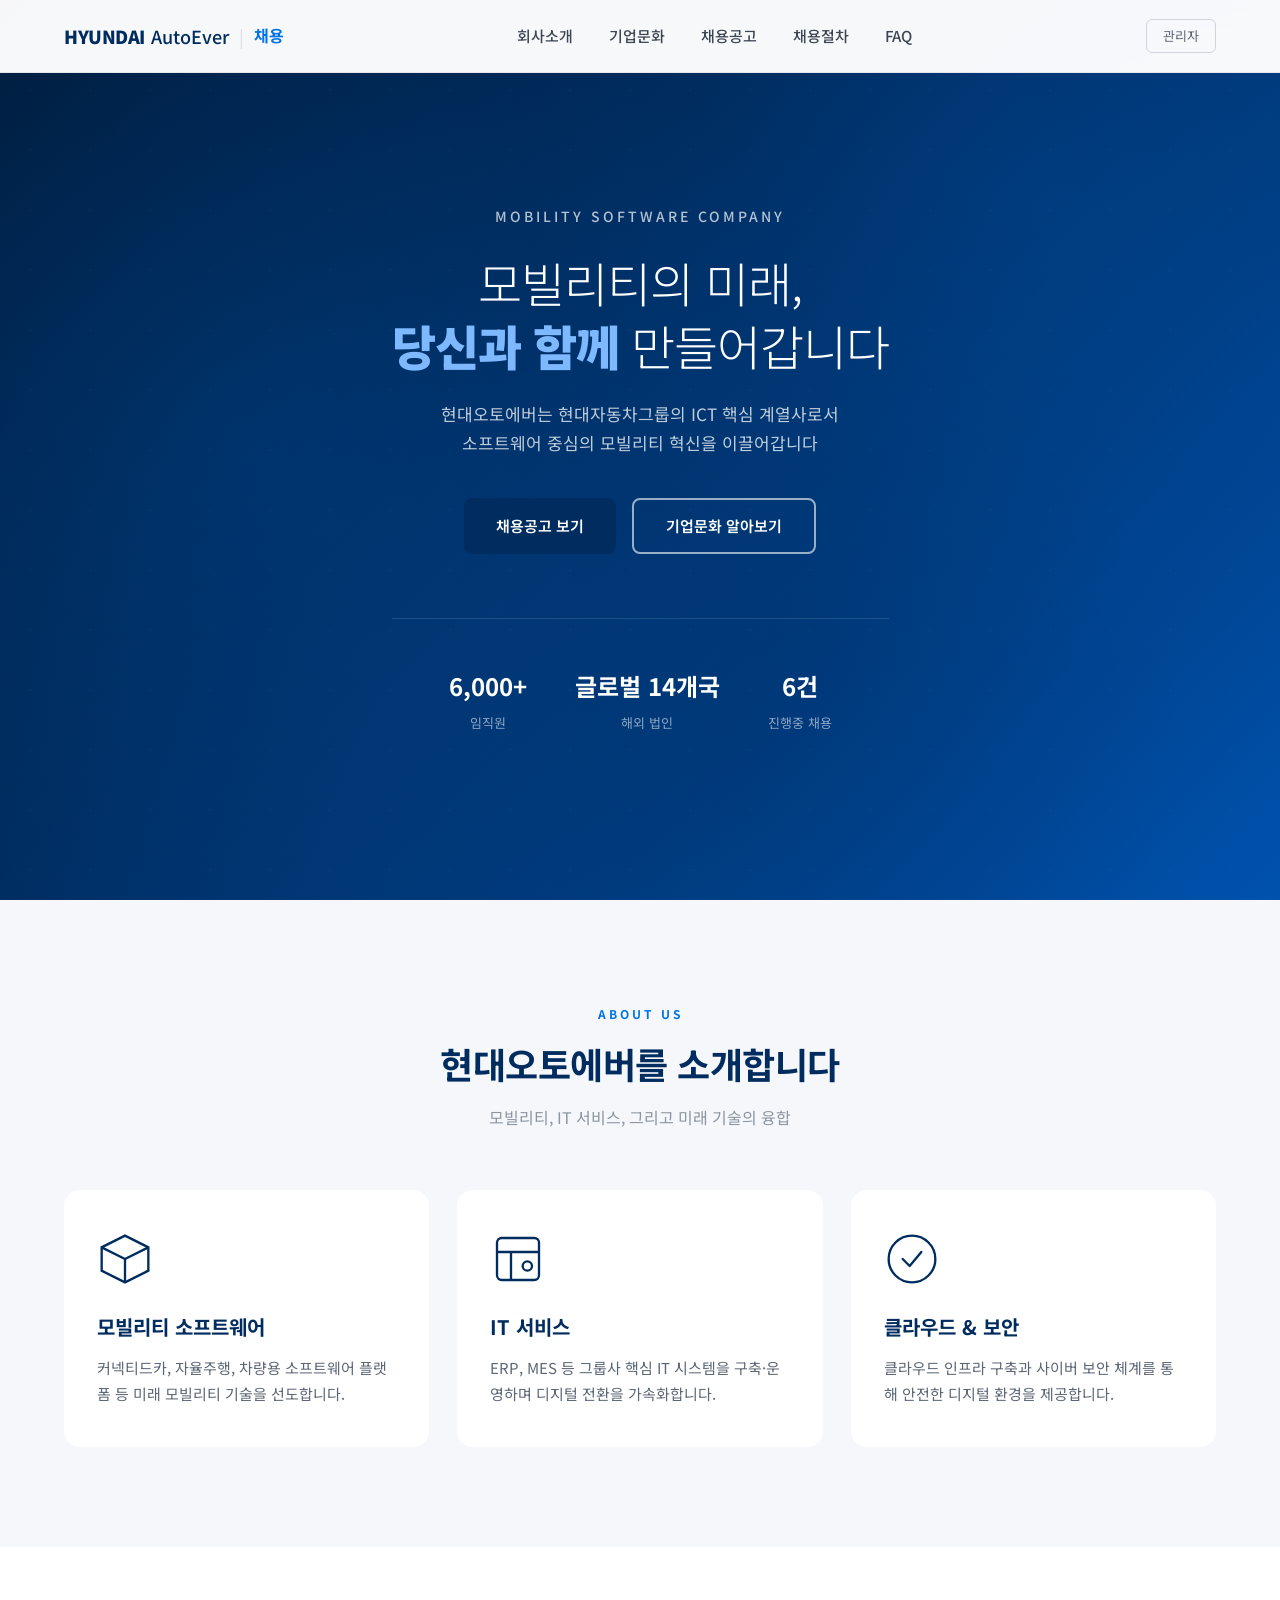
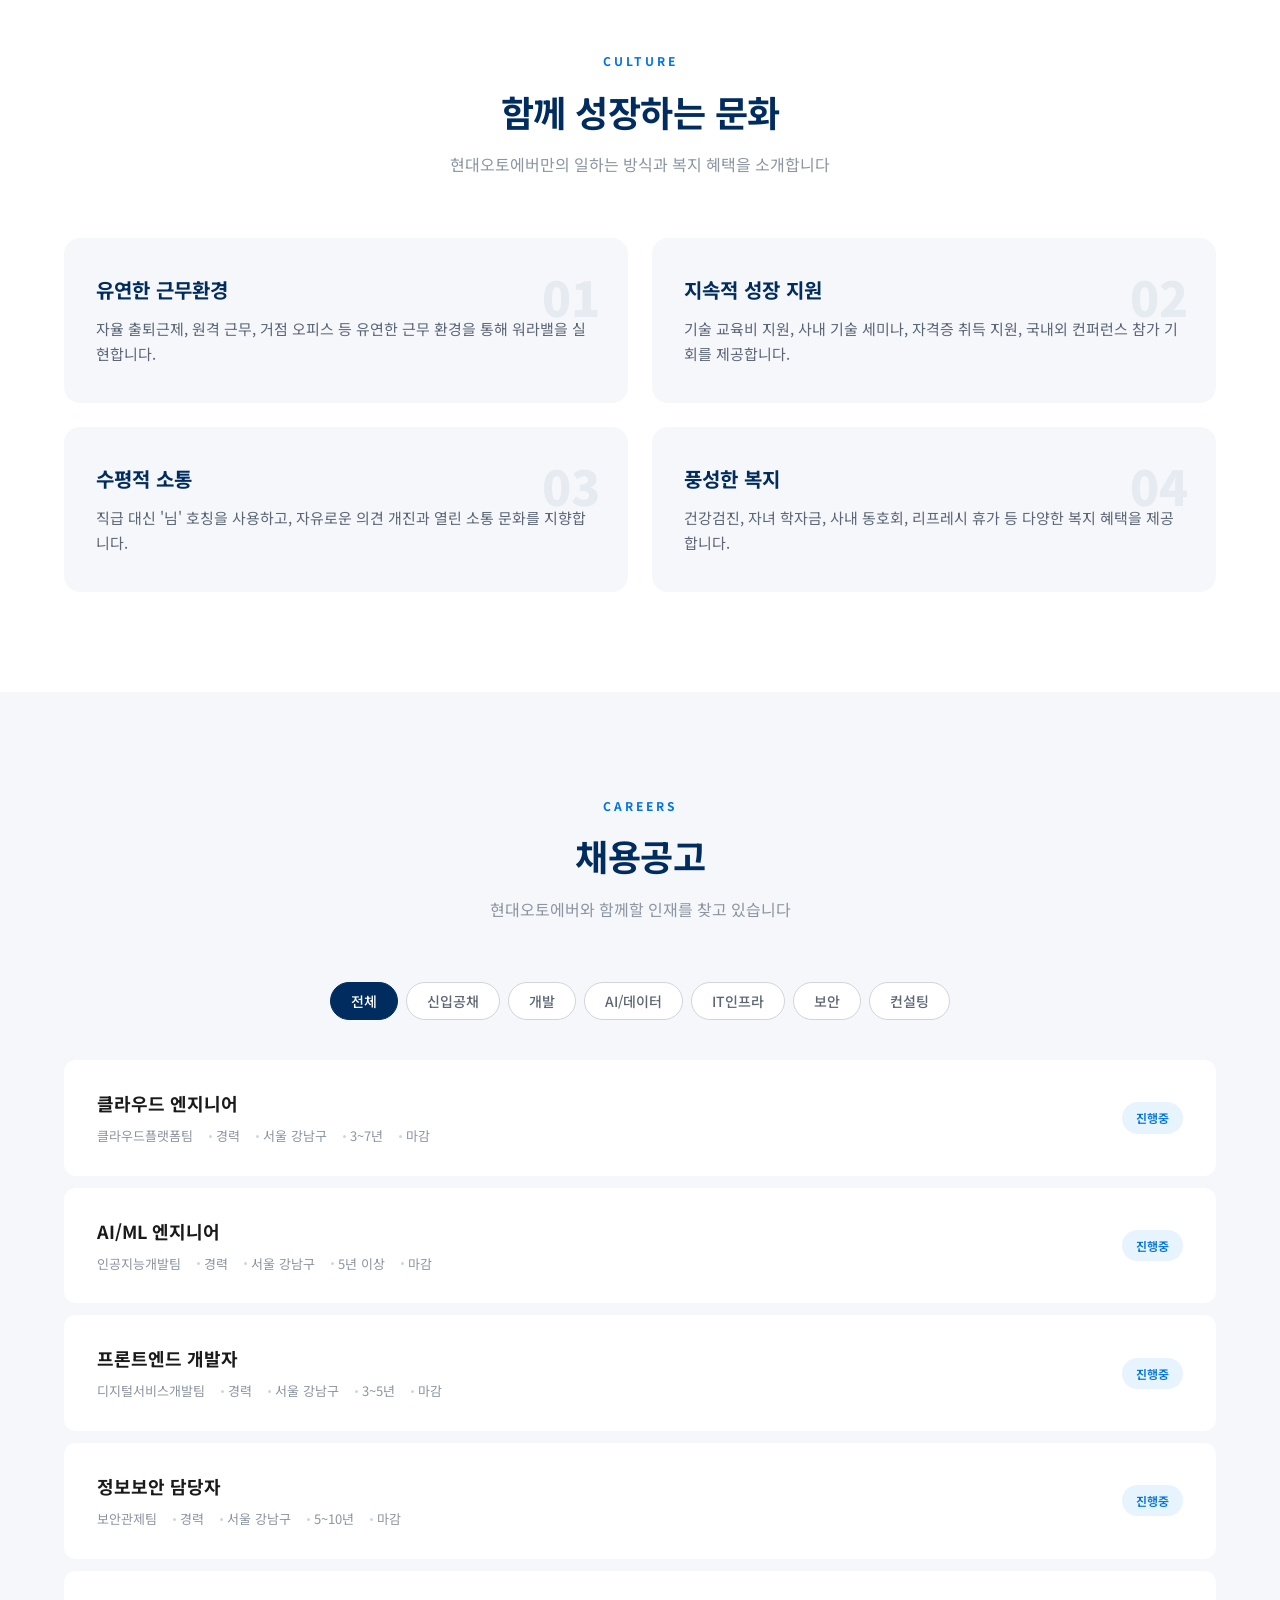
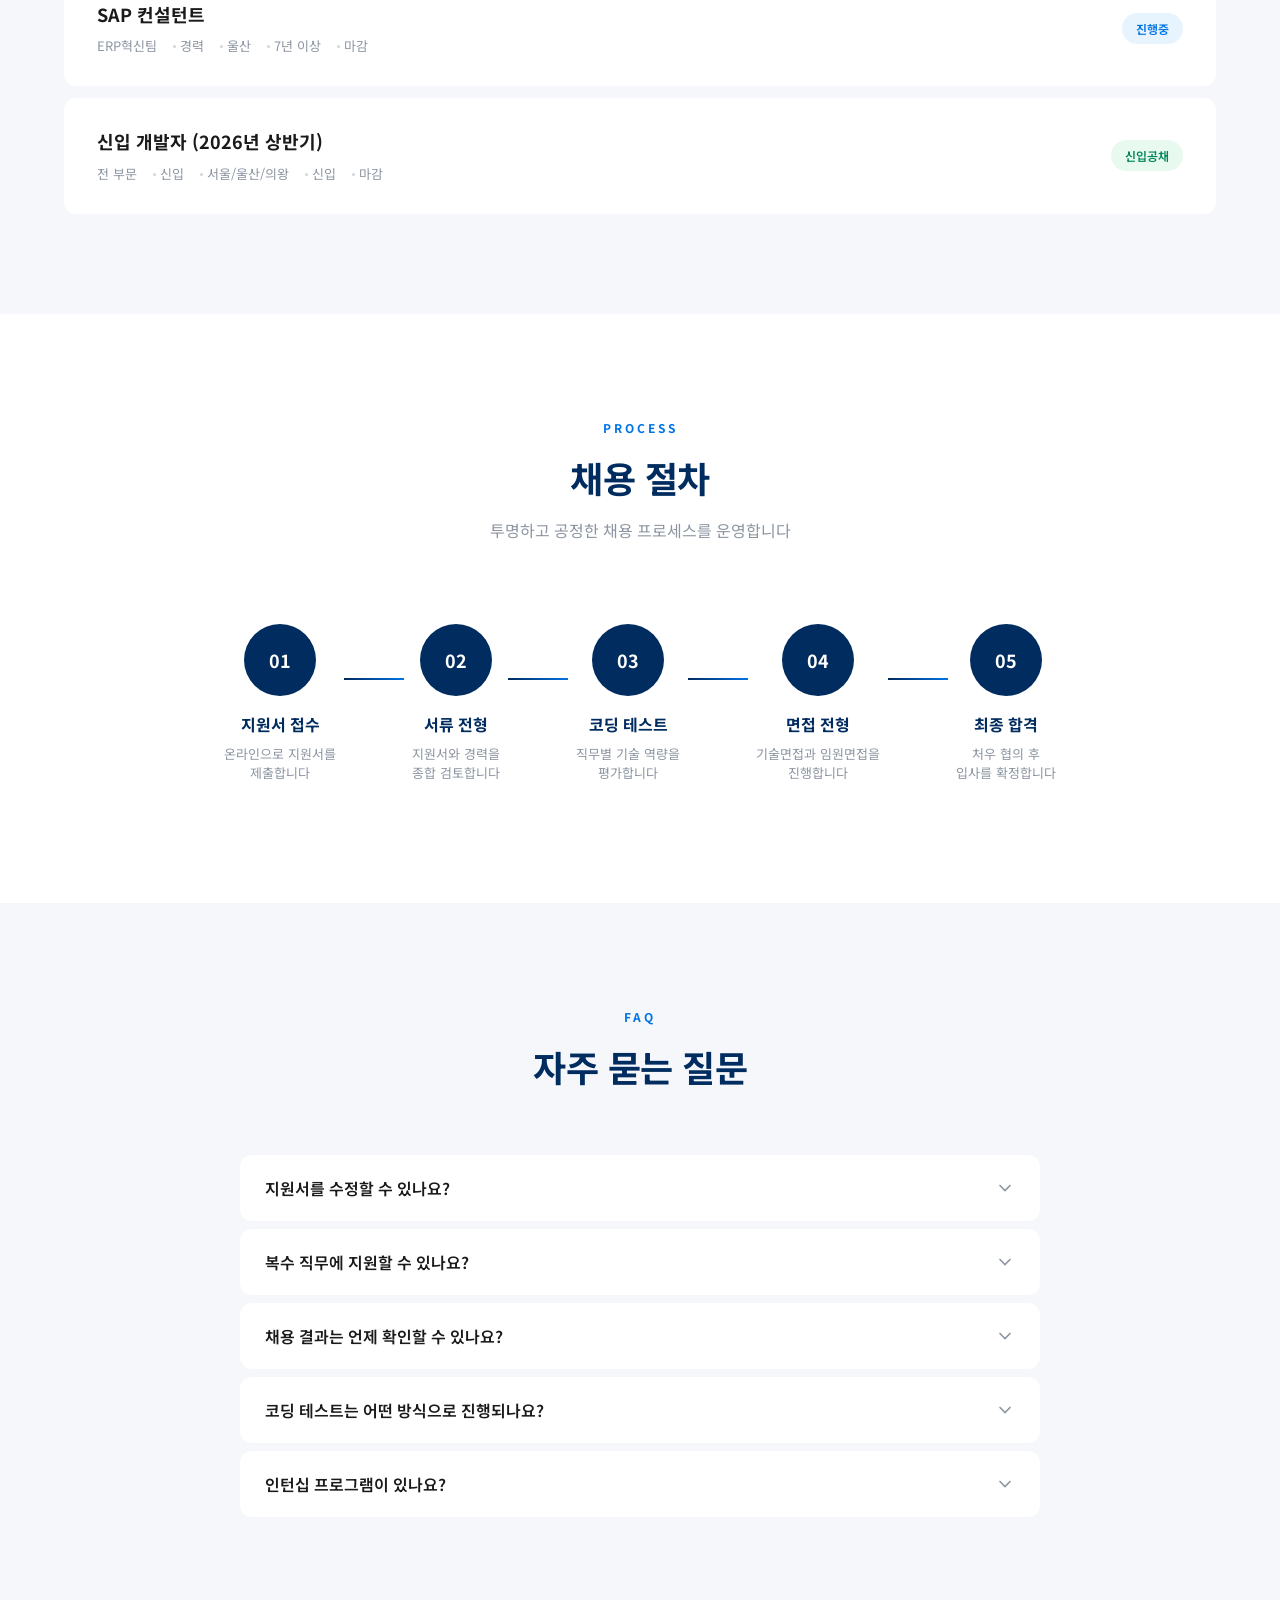
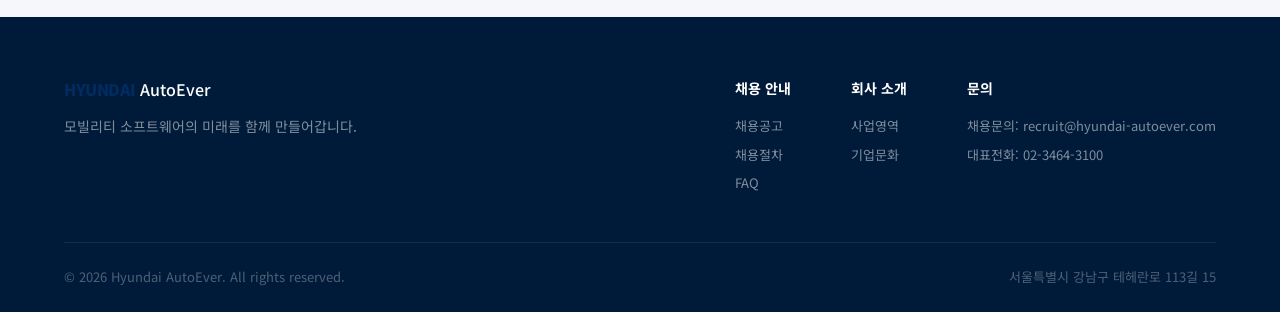
==== index.html @ d71ab2a0 "feat: 현대오토에버 톤앤매너 기반 채용 홈페이지 및 관리자 페이지 구현 현대오토에버 브랜드 컬러(네이비 #002C5F, 블루 #0073E6)와 클린/모던 기업 디자인을 기반으로" ====
<!DOCTYPE html>
<html lang="ko">
<head>
  <meta charset="UTF-8">
  <meta name="viewport" content="width=device-width, initial-scale=1.0">
  <title>현대오토에버 채용</title>
  <link rel="stylesheet" href="css/style.css">
  <link href="https://fonts.googleapis.com/css2?family=Noto+Sans+KR:wght@300;400;500;700;900&display=swap" rel="stylesheet">
</head>
<body>
  <!-- Header -->
  <header class="header" id="header">
    <div class="header-inner">
      <a href="index.html" class="logo">
        <span class="logo-hyundai">HYUNDAI</span>
        <span class="logo-autoever">AutoEver</span>
        <span class="logo-divider">|</span>
        <span class="logo-careers">채용</span>
      </a>
      <nav class="nav">
        <ul class="nav-list">
          <li><a href="#about" class="nav-link">회사소개</a></li>
          <li><a href="#culture" class="nav-link">기업문화</a></li>
          <li><a href="#jobs" class="nav-link">채용공고</a></li>
          <li><a href="#process" class="nav-link">채용절차</a></li>
          <li><a href="#faq" class="nav-link">FAQ</a></li>
        </ul>
      </nav>
      <div class="header-actions">
        <a href="admin.html" class="btn-admin">관리자</a>
        <button class="mobile-menu-btn" id="mobileMenuBtn" aria-label="메뉴 열기">
          <span></span><span></span><span></span>
        </button>
      </div>
    </div>
    <!-- Mobile Nav -->
    <div class="mobile-nav" id="mobileNav">
      <ul>
        <li><a href="#about">회사소개</a></li>
        <li><a href="#culture">기업문화</a></li>
        <li><a href="#jobs">채용공고</a></li>
        <li><a href="#process">채용절차</a></li>
        <li><a href="#faq">FAQ</a></li>
      </ul>
    </div>
  </header>

  <!-- Hero Section -->
  <section class="hero">
    <div class="hero-bg"></div>
    <div class="hero-content">
      <p class="hero-subtitle">Mobility Software Company</p>
      <h1 class="hero-title">
        모빌리티의 미래,<br>
        <strong>당신과 함께</strong> 만들어갑니다
      </h1>
      <p class="hero-desc">
        현대오토에버는 현대자동차그룹의 ICT 핵심 계열사로서<br>
        소프트웨어 중심의 모빌리티 혁신을 이끌어갑니다
      </p>
      <div class="hero-actions">
        <a href="#jobs" class="btn btn-primary">채용공고 보기</a>
        <a href="#culture" class="btn btn-outline">기업문화 알아보기</a>
      </div>
      <div class="hero-stats">
        <div class="stat-item">
          <span class="stat-number" data-count="6000">6,000+</span>
          <span class="stat-label">임직원</span>
        </div>
        <div class="stat-item">
          <span class="stat-number">글로벌 14개국</span>
          <span class="stat-label">해외 법인</span>
        </div>
        <div class="stat-item">
          <span class="stat-number" data-count="6">6건</span>
          <span class="stat-label">진행중 채용</span>
        </div>
      </div>
    </div>
  </section>

  <!-- About Section -->
  <section class="section section-about" id="about">
    <div class="container">
      <div class="section-header">
        <span class="section-tag">ABOUT US</span>
        <h2 class="section-title">현대오토에버를 소개합니다</h2>
        <p class="section-desc">모빌리티, IT 서비스, 그리고 미래 기술의 융합</p>
      </div>
      <div class="about-grid">
        <div class="about-card">
          <div class="about-icon">
            <svg viewBox="0 0 48 48" fill="none"><path d="M24 4L4 14v20l20 10 20-10V14L24 4z" stroke="currentColor" stroke-width="2"/><path d="M4 14l20 10m0 0l20-10M24 24v20" stroke="currentColor" stroke-width="2"/></svg>
          </div>
          <h3>모빌리티 소프트웨어</h3>
          <p>커넥티드카, 자율주행, 차량용 소프트웨어 플랫폼 등 미래 모빌리티 기술을 선도합니다.</p>
        </div>
        <div class="about-card">
          <div class="about-icon">
            <svg viewBox="0 0 48 48" fill="none"><rect x="6" y="6" width="36" height="36" rx="4" stroke="currentColor" stroke-width="2"/><path d="M6 18h36M18 18v24" stroke="currentColor" stroke-width="2"/><circle cx="32" cy="30" r="4" stroke="currentColor" stroke-width="2"/></svg>
          </div>
          <h3>IT 서비스</h3>
          <p>ERP, MES 등 그룹사 핵심 IT 시스템을 구축·운영하며 디지털 전환을 가속화합니다.</p>
        </div>
        <div class="about-card">
          <div class="about-icon">
            <svg viewBox="0 0 48 48" fill="none"><path d="M24 4a20 20 0 110 40 20 20 0 010-40z" stroke="currentColor" stroke-width="2"/><path d="M16 24l6 6 10-12" stroke="currentColor" stroke-width="2" stroke-linecap="round" stroke-linejoin="round"/></svg>
          </div>
          <h3>클라우드 & 보안</h3>
          <p>클라우드 인프라 구축과 사이버 보안 체계를 통해 안전한 디지털 환경을 제공합니다.</p>
        </div>
      </div>
    </div>
  </section>

  <!-- Culture Section -->
  <section class="section section-culture" id="culture">
    <div class="container">
      <div class="section-header">
        <span class="section-tag">CULTURE</span>
        <h2 class="section-title">함께 성장하는 문화</h2>
        <p class="section-desc">현대오토에버만의 일하는 방식과 복지 혜택을 소개합니다</p>
      </div>
      <div class="culture-grid">
        <div class="culture-card">
          <div class="culture-number">01</div>
          <h3>유연한 근무환경</h3>
          <p>자율 출퇴근제, 원격 근무, 거점 오피스 등 유연한 근무 환경을 통해 워라밸을 실현합니다.</p>
        </div>
        <div class="culture-card">
          <div class="culture-number">02</div>
          <h3>지속적 성장 지원</h3>
          <p>기술 교육비 지원, 사내 기술 세미나, 자격증 취득 지원, 국내외 컨퍼런스 참가 기회를 제공합니다.</p>
        </div>
        <div class="culture-card">
          <div class="culture-number">03</div>
          <h3>수평적 소통</h3>
          <p>직급 대신 '님' 호칭을 사용하고, 자유로운 의견 개진과 열린 소통 문화를 지향합니다.</p>
        </div>
        <div class="culture-card">
          <div class="culture-number">04</div>
          <h3>풍성한 복지</h3>
          <p>건강검진, 자녀 학자금, 사내 동호회, 리프레시 휴가 등 다양한 복지 혜택을 제공합니다.</p>
        </div>
      </div>
    </div>
  </section>

  <!-- Jobs Section -->
  <section class="section section-jobs" id="jobs">
    <div class="container">
      <div class="section-header">
        <span class="section-tag">CAREERS</span>
        <h2 class="section-title">채용공고</h2>
        <p class="section-desc">현대오토에버와 함께할 인재를 찾고 있습니다</p>
      </div>
      <div class="jobs-filter">
        <button class="filter-btn active" data-filter="all">전체</button>
        <button class="filter-btn" data-filter="신입공채">신입공채</button>
        <button class="filter-btn" data-filter="개발">개발</button>
        <button class="filter-btn" data-filter="AI/데이터">AI/데이터</button>
        <button class="filter-btn" data-filter="IT인프라">IT인프라</button>
        <button class="filter-btn" data-filter="보안">보안</button>
        <button class="filter-btn" data-filter="컨설팅">컨설팅</button>
      </div>
      <div class="jobs-list" id="jobsList">
        <!-- Dynamically populated -->
      </div>
    </div>
  </section>

  <!-- Process Section -->
  <section class="section section-process" id="process">
    <div class="container">
      <div class="section-header">
        <span class="section-tag">PROCESS</span>
        <h2 class="section-title">채용 절차</h2>
        <p class="section-desc">투명하고 공정한 채용 프로세스를 운영합니다</p>
      </div>
      <div class="process-timeline">
        <div class="process-step">
          <div class="step-icon">
            <span>01</span>
          </div>
          <h3>지원서 접수</h3>
          <p>온라인으로 지원서를<br>제출합니다</p>
        </div>
        <div class="process-connector"></div>
        <div class="process-step">
          <div class="step-icon">
            <span>02</span>
          </div>
          <h3>서류 전형</h3>
          <p>지원서와 경력을<br>종합 검토합니다</p>
        </div>
        <div class="process-connector"></div>
        <div class="process-step">
          <div class="step-icon">
            <span>03</span>
          </div>
          <h3>코딩 테스트</h3>
          <p>직무별 기술 역량을<br>평가합니다</p>
        </div>
        <div class="process-connector"></div>
        <div class="process-step">
          <div class="step-icon">
            <span>04</span>
          </div>
          <h3>면접 전형</h3>
          <p>기술면접과 임원면접을<br>진행합니다</p>
        </div>
        <div class="process-connector"></div>
        <div class="process-step">
          <div class="step-icon">
            <span>05</span>
          </div>
          <h3>최종 합격</h3>
          <p>처우 협의 후<br>입사를 확정합니다</p>
        </div>
      </div>
    </div>
  </section>

  <!-- FAQ Section -->
  <section class="section section-faq" id="faq">
    <div class="container">
      <div class="section-header">
        <span class="section-tag">FAQ</span>
        <h2 class="section-title">자주 묻는 질문</h2>
      </div>
      <div class="faq-list">
        <div class="faq-item">
          <button class="faq-question">
            <span>지원서를 수정할 수 있나요?</span>
            <svg class="faq-arrow" viewBox="0 0 24 24" fill="none"><path d="M6 9l6 6 6-6" stroke="currentColor" stroke-width="2" stroke-linecap="round"/></svg>
          </button>
          <div class="faq-answer">
            <p>채용 마감일 전까지 지원서 수정이 가능합니다. 마이페이지에서 지원 현황을 확인하고 수정하실 수 있습니다.</p>
          </div>
        </div>
        <div class="faq-item">
          <button class="faq-question">
            <span>복수 직무에 지원할 수 있나요?</span>
            <svg class="faq-arrow" viewBox="0 0 24 24" fill="none"><path d="M6 9l6 6 6-6" stroke="currentColor" stroke-width="2" stroke-linecap="round"/></svg>
          </button>
          <div class="faq-answer">
            <p>네, 복수 직무 지원이 가능합니다. 다만 면접 일정이 겹칠 경우 1개 직무만 선택하셔야 합니다.</p>
          </div>
        </div>
        <div class="faq-item">
          <button class="faq-question">
            <span>채용 결과는 언제 확인할 수 있나요?</span>
            <svg class="faq-arrow" viewBox="0 0 24 24" fill="none"><path d="M6 9l6 6 6-6" stroke="currentColor" stroke-width="2" stroke-linecap="round"/></svg>
          </button>
          <div class="faq-answer">
            <p>각 전형별 결과는 해당 전형 종료 후 2주 이내에 이메일과 문자로 안내드립니다. 마이페이지에서도 확인 가능합니다.</p>
          </div>
        </div>
        <div class="faq-item">
          <button class="faq-question">
            <span>코딩 테스트는 어떤 방식으로 진행되나요?</span>
            <svg class="faq-arrow" viewBox="0 0 24 24" fill="none"><path d="M6 9l6 6 6-6" stroke="currentColor" stroke-width="2" stroke-linecap="round"/></svg>
          </button>
          <div class="faq-answer">
            <p>온라인 코딩 테스트로 진행되며, 알고리즘 문제 풀이 방식입니다. 사용 가능 언어는 Java, Python, C++, JavaScript 등입니다. 시험 시간은 약 2~3시간이며, 자세한 안내는 서류 합격 시 별도 공지됩니다.</p>
          </div>
        </div>
        <div class="faq-item">
          <button class="faq-question">
            <span>인턴십 프로그램이 있나요?</span>
            <svg class="faq-arrow" viewBox="0 0 24 24" fill="none"><path d="M6 9l6 6 6-6" stroke="currentColor" stroke-width="2" stroke-linecap="round"/></svg>
          </button>
          <div class="faq-answer">
            <p>매년 하계/동계 인턴십 프로그램을 운영하고 있습니다. 인턴십 종료 후 우수 인턴에게는 정규직 전환 기회가 주어집니다. 모집 일정은 별도 공지를 확인해주세요.</p>
          </div>
        </div>
      </div>
    </div>
  </section>

  <!-- Job Detail Modal -->
  <div class="modal-overlay" id="jobModal">
    <div class="modal">
      <button class="modal-close" id="modalClose">&times;</button>
      <div class="modal-body" id="modalBody">
        <!-- Dynamically populated -->
      </div>
    </div>
  </div>

  <!-- Apply Modal -->
  <div class="modal-overlay" id="applyModal">
    <div class="modal">
      <button class="modal-close" id="applyModalClose">&times;</button>
      <div class="modal-body">
        <h2 class="modal-title">지원하기</h2>
        <p class="modal-subtitle" id="applyJobTitle"></p>
        <form class="apply-form" id="applyForm">
          <input type="hidden" id="applyJobId">
          <div class="form-group">
            <label for="applicantName">이름 *</label>
            <input type="text" id="applicantName" required placeholder="홍길동">
          </div>
          <div class="form-group">
            <label for="applicantEmail">이메일 *</label>
            <input type="email" id="applicantEmail" required placeholder="example@email.com">
          </div>
          <div class="form-group">
            <label for="applicantPhone">연락처 *</label>
            <input type="tel" id="applicantPhone" required placeholder="010-1234-5678">
          </div>
          <div class="form-group">
            <label for="applicantExperience">경력사항</label>
            <textarea id="applicantExperience" rows="3" placeholder="주요 경력사항을 입력해주세요"></textarea>
          </div>
          <div class="form-group">
            <label for="applicantMotivation">지원동기 *</label>
            <textarea id="applicantMotivation" rows="4" required placeholder="지원동기를 입력해주세요"></textarea>
          </div>
          <div class="form-actions">
            <button type="submit" class="btn btn-primary btn-full">지원서 제출</button>
          </div>
        </form>
      </div>
    </div>
  </div>

  <!-- Footer -->
  <footer class="footer">
    <div class="container">
      <div class="footer-top">
        <div class="footer-brand">
          <span class="logo-hyundai">HYUNDAI</span>
          <span class="logo-autoever">AutoEver</span>
          <p class="footer-desc">모빌리티 소프트웨어의 미래를 함께 만들어갑니다.</p>
        </div>
        <div class="footer-links">
          <div class="footer-col">
            <h4>채용 안내</h4>
            <ul>
              <li><a href="#jobs">채용공고</a></li>
              <li><a href="#process">채용절차</a></li>
              <li><a href="#faq">FAQ</a></li>
            </ul>
          </div>
          <div class="footer-col">
            <h4>회사 소개</h4>
            <ul>
              <li><a href="#about">사업영역</a></li>
              <li><a href="#culture">기업문화</a></li>
            </ul>
          </div>
          <div class="footer-col">
            <h4>문의</h4>
            <ul>
              <li>채용문의: recruit@hyundai-autoever.com</li>
              <li>대표전화: 02-3464-3100</li>
            </ul>
          </div>
        </div>
      </div>
      <div class="footer-bottom">
        <p>&copy; 2026 Hyundai AutoEver. All rights reserved.</p>
        <p>서울특별시 강남구 테헤란로 113길 15</p>
      </div>
    </div>
  </footer>

  <script src="js/main.js"></script>
</body>
</html>
---- css/style.css ----
/* ============================================
   Hyundai AutoEver Careers - Main Stylesheet
   Color Palette based on Hyundai AutoEver Brand:
   - Primary Navy: #002C5F (Hyundai Blue)
   - Dark Navy: #001B3A
   - Accent Blue: #0073E6
   - Light Blue: #E8F4FD
   - White: #FFFFFF
   - Light Gray: #F5F7FA
   - Medium Gray: #8C95A1
   - Dark Text: #1A1A1A
   ============================================ */

/* Reset & Base */
*,
*::before,
*::after {
  margin: 0;
  padding: 0;
  box-sizing: border-box;
}

html {
  scroll-behavior: smooth;
  font-size: 16px;
}

body {
  font-family: 'Noto Sans KR', -apple-system, BlinkMacSystemFont, 'Segoe UI', sans-serif;
  color: #1A1A1A;
  background: #FFFFFF;
  line-height: 1.6;
  overflow-x: hidden;
}

a {
  text-decoration: none;
  color: inherit;
  transition: color 0.2s;
}

ul {
  list-style: none;
}

img {
  max-width: 100%;
}

.container {
  max-width: 1200px;
  margin: 0 auto;
  padding: 0 24px;
}

/* ============================================
   Header
   ============================================ */
.header {
  position: fixed;
  top: 0;
  left: 0;
  right: 0;
  z-index: 1000;
  background: rgba(255, 255, 255, 0.97);
  backdrop-filter: blur(12px);
  border-bottom: 1px solid rgba(0, 44, 95, 0.08);
  transition: box-shadow 0.3s;
}

.header.scrolled {
  box-shadow: 0 2px 20px rgba(0, 44, 95, 0.08);
}

.header-inner {
  max-width: 1200px;
  margin: 0 auto;
  padding: 0 24px;
  height: 72px;
  display: flex;
  align-items: center;
  justify-content: space-between;
}

.logo {
  display: flex;
  align-items: center;
  gap: 6px;
  font-size: 18px;
  font-weight: 700;
}

.logo-hyundai {
  color: #002C5F;
  font-weight: 900;
  letter-spacing: -0.5px;
}

.logo-autoever {
  color: #002C5F;
  font-weight: 500;
}

.logo-divider {
  color: #D0D5DD;
  font-weight: 300;
  margin: 0 4px;
}

.logo-careers {
  color: #0073E6;
  font-weight: 700;
  font-size: 16px;
}

.nav-list {
  display: flex;
  gap: 36px;
}

.nav-link {
  font-size: 15px;
  font-weight: 500;
  color: #3D4654;
  position: relative;
  padding: 4px 0;
}

.nav-link::after {
  content: '';
  position: absolute;
  bottom: -2px;
  left: 0;
  width: 0;
  height: 2px;
  background: #002C5F;
  transition: width 0.3s;
}

.nav-link:hover {
  color: #002C5F;
}

.nav-link:hover::after {
  width: 100%;
}

.header-actions {
  display: flex;
  align-items: center;
  gap: 12px;
}

.btn-admin {
  font-size: 13px;
  padding: 6px 16px;
  border: 1px solid #D0D5DD;
  border-radius: 6px;
  color: #5D6676;
  transition: all 0.2s;
}

.btn-admin:hover {
  border-color: #002C5F;
  color: #002C5F;
}

.mobile-menu-btn {
  display: none;
  flex-direction: column;
  gap: 5px;
  background: none;
  border: none;
  cursor: pointer;
  padding: 4px;
}

.mobile-menu-btn span {
  width: 22px;
  height: 2px;
  background: #002C5F;
  transition: all 0.3s;
}

.mobile-nav {
  display: none;
  background: #fff;
  border-top: 1px solid #E8ECF1;
  padding: 20px 24px;
}

.mobile-nav.active {
  display: block;
}

.mobile-nav ul {
  display: flex;
  flex-direction: column;
  gap: 16px;
}

.mobile-nav a {
  font-size: 16px;
  font-weight: 500;
  color: #3D4654;
}

/* ============================================
   Buttons
   ============================================ */
.btn {
  display: inline-flex;
  align-items: center;
  justify-content: center;
  padding: 14px 32px;
  font-size: 15px;
  font-weight: 600;
  border-radius: 8px;
  border: none;
  cursor: pointer;
  transition: all 0.25s;
  font-family: inherit;
}

.btn-primary {
  background: #002C5F;
  color: #fff;
}

.btn-primary:hover {
  background: #003d82;
  transform: translateY(-1px);
  box-shadow: 0 4px 16px rgba(0, 44, 95, 0.25);
}

.btn-outline {
  background: transparent;
  color: #fff;
  border: 2px solid rgba(255, 255, 255, 0.6);
}

.btn-outline:hover {
  background: rgba(255, 255, 255, 0.1);
  border-color: #fff;
}

.btn-secondary {
  background: #E8F4FD;
  color: #002C5F;
}

.btn-secondary:hover {
  background: #d0e9fa;
}

.btn-full {
  width: 100%;
}

.btn-sm {
  padding: 10px 20px;
  font-size: 14px;
}

/* ============================================
   Hero Section
   ============================================ */
.hero {
  position: relative;
  min-height: 100vh;
  display: flex;
  align-items: center;
  justify-content: center;
  overflow: hidden;
}

.hero-bg {
  position: absolute;
  inset: 0;
  background: linear-gradient(135deg, #001B3A 0%, #002C5F 40%, #003d82 70%, #0052AE 100%);
  z-index: 0;
}

.hero-bg::before {
  content: '';
  position: absolute;
  inset: 0;
  background:
    radial-gradient(circle at 20% 50%, rgba(0, 115, 230, 0.15) 0%, transparent 50%),
    radial-gradient(circle at 80% 20%, rgba(0, 115, 230, 0.1) 0%, transparent 40%),
    radial-gradient(circle at 60% 80%, rgba(0, 44, 95, 0.2) 0%, transparent 40%);
}

.hero-bg::after {
  content: '';
  position: absolute;
  inset: 0;
  background: url("data:image/svg+xml,%3Csvg width='60' height='60' viewBox='0 0 60 60' xmlns='http://www.w3.org/2000/svg'%3E%3Cg fill='none' fill-rule='evenodd'%3E%3Cg fill='%23ffffff' fill-opacity='0.03'%3E%3Ccircle cx='30' cy='30' r='1'/%3E%3C/g%3E%3C/g%3E%3C/svg%3E");
}

.hero-content {
  position: relative;
  z-index: 1;
  text-align: center;
  color: #fff;
  padding: 120px 24px 80px;
  max-width: 800px;
}

.hero-subtitle {
  font-size: 14px;
  font-weight: 500;
  letter-spacing: 3px;
  text-transform: uppercase;
  color: rgba(255, 255, 255, 0.7);
  margin-bottom: 24px;
}

.hero-title {
  font-size: 48px;
  font-weight: 300;
  line-height: 1.3;
  margin-bottom: 24px;
  letter-spacing: -1px;
}

.hero-title strong {
  font-weight: 900;
  color: #7EB8FF;
}

.hero-desc {
  font-size: 17px;
  line-height: 1.7;
  color: rgba(255, 255, 255, 0.75);
  margin-bottom: 40px;
}

.hero-actions {
  display: flex;
  gap: 16px;
  justify-content: center;
  margin-bottom: 64px;
}

.hero-stats {
  display: flex;
  gap: 48px;
  justify-content: center;
  padding-top: 48px;
  border-top: 1px solid rgba(255, 255, 255, 0.12);
}

.stat-item {
  text-align: center;
}

.stat-number {
  display: block;
  font-size: 24px;
  font-weight: 700;
  color: #fff;
  margin-bottom: 4px;
}

.stat-label {
  font-size: 13px;
  color: rgba(255, 255, 255, 0.55);
  font-weight: 400;
}

/* ============================================
   Section Common
   ============================================ */
.section {
  padding: 100px 0;
}

.section-header {
  text-align: center;
  margin-bottom: 60px;
}

.section-tag {
  display: inline-block;
  font-size: 12px;
  font-weight: 700;
  letter-spacing: 3px;
  color: #0073E6;
  text-transform: uppercase;
  margin-bottom: 12px;
}

.section-title {
  font-size: 36px;
  font-weight: 700;
  color: #002C5F;
  margin-bottom: 12px;
  letter-spacing: -0.5px;
}

.section-desc {
  font-size: 16px;
  color: #8C95A1;
  font-weight: 400;
}

/* ============================================
   About Section
   ============================================ */
.section-about {
  background: #F5F7FA;
}

.about-grid {
  display: grid;
  grid-template-columns: repeat(3, 1fr);
  gap: 28px;
}

.about-card {
  background: #fff;
  border-radius: 16px;
  padding: 40px 32px;
  transition: all 0.3s;
  border: 1px solid transparent;
}

.about-card:hover {
  transform: translateY(-4px);
  box-shadow: 0 12px 40px rgba(0, 44, 95, 0.08);
  border-color: rgba(0, 115, 230, 0.15);
}

.about-icon {
  width: 56px;
  height: 56px;
  margin-bottom: 24px;
  color: #002C5F;
}

.about-card h3 {
  font-size: 20px;
  font-weight: 700;
  color: #002C5F;
  margin-bottom: 12px;
}

.about-card p {
  font-size: 15px;
  color: #5D6676;
  line-height: 1.7;
}

/* ============================================
   Culture Section
   ============================================ */
.culture-grid {
  display: grid;
  grid-template-columns: repeat(2, 1fr);
  gap: 24px;
}

.culture-card {
  background: #F5F7FA;
  border-radius: 16px;
  padding: 36px 32px;
  position: relative;
  overflow: hidden;
  transition: all 0.3s;
}

.culture-card:hover {
  background: #002C5F;
  transform: translateY(-2px);
}

.culture-card:hover .culture-number,
.culture-card:hover h3,
.culture-card:hover p {
  color: #fff;
}

.culture-card:hover .culture-number {
  color: rgba(255, 255, 255, 0.3);
}

.culture-number {
  font-size: 48px;
  font-weight: 900;
  color: rgba(0, 44, 95, 0.06);
  position: absolute;
  top: 20px;
  right: 28px;
  transition: color 0.3s;
}

.culture-card h3 {
  font-size: 20px;
  font-weight: 700;
  color: #002C5F;
  margin-bottom: 10px;
  transition: color 0.3s;
}

.culture-card p {
  font-size: 15px;
  color: #5D6676;
  line-height: 1.7;
  transition: color 0.3s;
}

/* ============================================
   Jobs Section
   ============================================ */
.section-jobs {
  background: #F5F7FA;
}

.jobs-filter {
  display: flex;
  gap: 8px;
  justify-content: center;
  margin-bottom: 40px;
  flex-wrap: wrap;
}

.filter-btn {
  padding: 8px 20px;
  font-size: 14px;
  font-weight: 500;
  border: 1px solid #D0D5DD;
  border-radius: 24px;
  background: #fff;
  color: #5D6676;
  cursor: pointer;
  transition: all 0.2s;
  font-family: inherit;
}

.filter-btn:hover {
  border-color: #002C5F;
  color: #002C5F;
}

.filter-btn.active {
  background: #002C5F;
  color: #fff;
  border-color: #002C5F;
}

.jobs-list {
  display: flex;
  flex-direction: column;
  gap: 12px;
}

.job-card {
  background: #fff;
  border-radius: 12px;
  padding: 28px 32px;
  display: flex;
  align-items: center;
  justify-content: space-between;
  cursor: pointer;
  transition: all 0.25s;
  border: 1px solid transparent;
}

.job-card:hover {
  border-color: rgba(0, 115, 230, 0.2);
  box-shadow: 0 4px 20px rgba(0, 44, 95, 0.06);
  transform: translateY(-2px);
}

.job-info {
  flex: 1;
}

.job-info h3 {
  font-size: 18px;
  font-weight: 700;
  color: #1A1A1A;
  margin-bottom: 8px;
}

.job-meta {
  display: flex;
  gap: 16px;
  flex-wrap: wrap;
}

.job-meta span {
  font-size: 13px;
  color: #8C95A1;
  display: flex;
  align-items: center;
  gap: 4px;
}

.job-meta span::before {
  content: '';
  width: 3px;
  height: 3px;
  background: #D0D5DD;
  border-radius: 50%;
}

.job-meta span:first-child::before {
  display: none;
}

.job-badge {
  padding: 6px 14px;
  font-size: 12px;
  font-weight: 600;
  border-radius: 20px;
  white-space: nowrap;
}

.job-badge.ongoing {
  background: #E8F4FD;
  color: #0073E6;
}

.job-badge.closed {
  background: #F1F3F5;
  color: #8C95A1;
}

.job-badge.new-grad {
  background: #E8FAF0;
  color: #00875A;
}

/* ============================================
   Process Section
   ============================================ */
.process-timeline {
  display: flex;
  align-items: center;
  justify-content: center;
  gap: 0;
  padding: 20px 0;
}

.process-step {
  text-align: center;
  flex: 0 0 auto;
}

.step-icon {
  width: 72px;
  height: 72px;
  border-radius: 50%;
  background: #002C5F;
  color: #fff;
  display: flex;
  align-items: center;
  justify-content: center;
  margin: 0 auto 16px;
  font-size: 18px;
  font-weight: 700;
}

.process-step h3 {
  font-size: 16px;
  font-weight: 700;
  color: #002C5F;
  margin-bottom: 6px;
}

.process-step p {
  font-size: 13px;
  color: #8C95A1;
  line-height: 1.5;
}

.process-connector {
  width: 60px;
  height: 2px;
  background: linear-gradient(90deg, #002C5F, #0073E6);
  margin: 0 8px;
  margin-bottom: 48px;
}

/* ============================================
   FAQ Section
   ============================================ */
.section-faq {
  background: #F5F7FA;
}

.faq-list {
  max-width: 800px;
  margin: 0 auto;
  display: flex;
  flex-direction: column;
  gap: 8px;
}

.faq-item {
  background: #fff;
  border-radius: 12px;
  overflow: hidden;
  border: 1px solid transparent;
  transition: border-color 0.2s;
}

.faq-item.active {
  border-color: rgba(0, 115, 230, 0.15);
}

.faq-question {
  width: 100%;
  display: flex;
  align-items: center;
  justify-content: space-between;
  padding: 20px 24px;
  font-size: 16px;
  font-weight: 600;
  color: #1A1A1A;
  background: none;
  border: none;
  cursor: pointer;
  text-align: left;
  font-family: inherit;
  transition: color 0.2s;
}

.faq-question:hover {
  color: #002C5F;
}

.faq-arrow {
  width: 20px;
  height: 20px;
  color: #8C95A1;
  transition: transform 0.3s;
  flex-shrink: 0;
}

.faq-item.active .faq-arrow {
  transform: rotate(180deg);
  color: #002C5F;
}

.faq-answer {
  max-height: 0;
  overflow: hidden;
  transition: max-height 0.3s ease;
}

.faq-answer p {
  padding: 0 24px 20px;
  font-size: 15px;
  color: #5D6676;
  line-height: 1.7;
}

/* ============================================
   Modal
   ============================================ */
.modal-overlay {
  position: fixed;
  inset: 0;
  background: rgba(0, 27, 58, 0.5);
  backdrop-filter: blur(4px);
  z-index: 2000;
  display: none;
  align-items: center;
  justify-content: center;
  padding: 24px;
}

.modal-overlay.active {
  display: flex;
}

.modal {
  background: #fff;
  border-radius: 20px;
  max-width: 640px;
  width: 100%;
  max-height: 85vh;
  overflow-y: auto;
  position: relative;
  animation: modalIn 0.3s ease;
}

@keyframes modalIn {
  from {
    opacity: 0;
    transform: translateY(20px);
  }
  to {
    opacity: 1;
    transform: translateY(0);
  }
}

.modal-close {
  position: absolute;
  top: 16px;
  right: 20px;
  width: 36px;
  height: 36px;
  border-radius: 50%;
  border: none;
  background: #F5F7FA;
  font-size: 20px;
  color: #5D6676;
  cursor: pointer;
  display: flex;
  align-items: center;
  justify-content: center;
  transition: all 0.2s;
  z-index: 1;
}

.modal-close:hover {
  background: #E8ECF1;
  color: #1A1A1A;
}

.modal-body {
  padding: 40px;
}

.modal-title {
  font-size: 24px;
  font-weight: 700;
  color: #002C5F;
  margin-bottom: 8px;
}

.modal-subtitle {
  font-size: 14px;
  color: #8C95A1;
  margin-bottom: 28px;
}

.modal-section {
  margin-bottom: 28px;
}

.modal-section h4 {
  font-size: 14px;
  font-weight: 700;
  color: #002C5F;
  margin-bottom: 10px;
  text-transform: uppercase;
  letter-spacing: 0.5px;
}

.modal-section p {
  font-size: 15px;
  color: #3D4654;
  line-height: 1.7;
}

.modal-section ul {
  list-style: none;
}

.modal-section li {
  font-size: 14px;
  color: #3D4654;
  padding: 6px 0;
  padding-left: 16px;
  position: relative;
}

.modal-section li::before {
  content: '';
  position: absolute;
  left: 0;
  top: 14px;
  width: 5px;
  height: 5px;
  background: #0073E6;
  border-radius: 50%;
}

.modal-meta {
  display: grid;
  grid-template-columns: repeat(2, 1fr);
  gap: 12px;
  margin-bottom: 28px;
  padding: 20px;
  background: #F5F7FA;
  border-radius: 12px;
}

.modal-meta-item {
  display: flex;
  flex-direction: column;
  gap: 2px;
}

.modal-meta-label {
  font-size: 12px;
  color: #8C95A1;
  font-weight: 500;
}

.modal-meta-value {
  font-size: 14px;
  color: #1A1A1A;
  font-weight: 600;
}

.modal-actions {
  display: flex;
  gap: 12px;
  margin-top: 32px;
}

/* ============================================
   Apply Form
   ============================================ */
.apply-form .form-group {
  margin-bottom: 20px;
}

.apply-form label {
  display: block;
  font-size: 14px;
  font-weight: 600;
  color: #3D4654;
  margin-bottom: 6px;
}

.apply-form input,
.apply-form textarea {
  width: 100%;
  padding: 12px 16px;
  font-size: 14px;
  border: 1px solid #D0D5DD;
  border-radius: 8px;
  font-family: inherit;
  transition: border-color 0.2s;
  color: #1A1A1A;
}

.apply-form input:focus,
.apply-form textarea:focus {
  outline: none;
  border-color: #0073E6;
  box-shadow: 0 0 0 3px rgba(0, 115, 230, 0.1);
}

.apply-form textarea {
  resize: vertical;
}

.form-actions {
  margin-top: 28px;
}

/* ============================================
   Footer
   ============================================ */
.footer {
  background: #001B3A;
  color: #fff;
  padding: 60px 0 0;
}

.footer-top {
  display: flex;
  justify-content: space-between;
  gap: 60px;
  padding-bottom: 40px;
  border-bottom: 1px solid rgba(255, 255, 255, 0.08);
}

.footer-brand {
  max-width: 300px;
}

.footer-brand .logo-hyundai {
  font-size: 16px;
}

.footer-brand .logo-autoever {
  font-size: 16px;
  color: #fff;
}

.footer-desc {
  font-size: 14px;
  color: rgba(255, 255, 255, 0.5);
  margin-top: 12px;
  line-height: 1.6;
}

.footer-links {
  display: flex;
  gap: 60px;
}

.footer-col h4 {
  font-size: 14px;
  font-weight: 700;
  color: #fff;
  margin-bottom: 16px;
}

.footer-col li {
  font-size: 13px;
  color: rgba(255, 255, 255, 0.5);
  margin-bottom: 8px;
}

.footer-col a:hover {
  color: rgba(255, 255, 255, 0.8);
}

.footer-bottom {
  padding: 24px 0;
  display: flex;
  justify-content: space-between;
  font-size: 13px;
  color: rgba(255, 255, 255, 0.3);
}

/* ============================================
   Toast Notification
   ============================================ */
.toast {
  position: fixed;
  bottom: 32px;
  right: 32px;
  background: #002C5F;
  color: #fff;
  padding: 16px 24px;
  border-radius: 12px;
  font-size: 14px;
  font-weight: 500;
  box-shadow: 0 8px 32px rgba(0, 44, 95, 0.2);
  z-index: 3000;
  transform: translateY(100px);
  opacity: 0;
  transition: all 0.3s ease;
}

.toast.show {
  transform: translateY(0);
  opacity: 1;
}

/* ============================================
   Responsive
   ============================================ */
@media (max-width: 1024px) {
  .about-grid {
    grid-template-columns: 1fr;
    gap: 16px;
  }

  .process-timeline {
    flex-direction: column;
    gap: 0;
  }

  .process-connector {
    width: 2px;
    height: 32px;
    margin: 0;
    margin-left: auto;
    margin-right: auto;
  }

  .hero-title {
    font-size: 36px;
  }
}

@media (max-width: 768px) {
  .nav {
    display: none;
  }

  .mobile-menu-btn {
    display: flex;
  }

  .hero-title {
    font-size: 28px;
  }

  .hero-desc {
    font-size: 15px;
  }

  .hero-desc br {
    display: none;
  }

  .hero-actions {
    flex-direction: column;
    align-items: center;
  }

  .hero-stats {
    flex-direction: column;
    gap: 24px;
  }

  .section {
    padding: 64px 0;
  }

  .section-title {
    font-size: 28px;
  }

  .culture-grid {
    grid-template-columns: 1fr;
  }

  .job-card {
    flex-direction: column;
    align-items: flex-start;
    gap: 12px;
  }

  .footer-top {
    flex-direction: column;
    gap: 36px;
  }

  .footer-links {
    flex-direction: column;
    gap: 28px;
  }

  .footer-bottom {
    flex-direction: column;
    gap: 8px;
    text-align: center;
  }

  .modal-body {
    padding: 28px 20px;
  }

  .modal-meta {
    grid-template-columns: 1fr;
  }

  .modal-actions {
    flex-direction: column;
  }
}
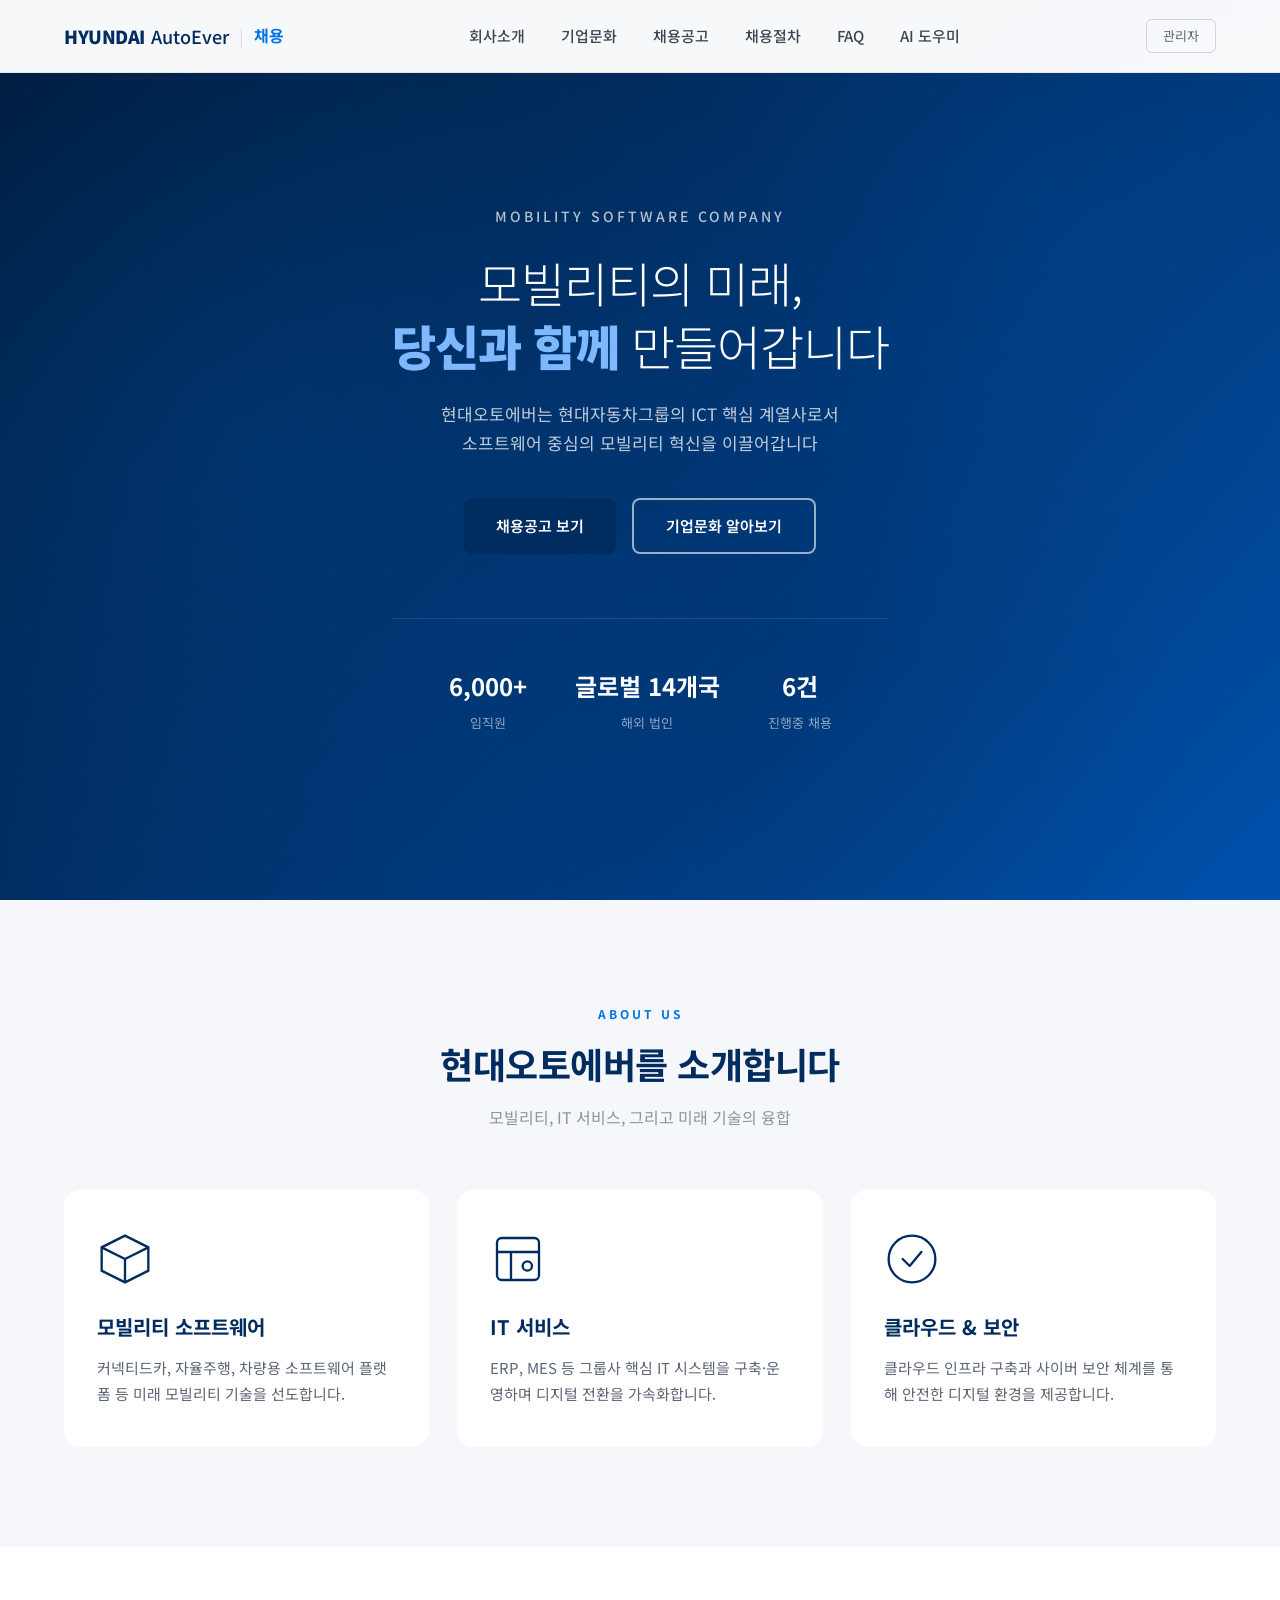
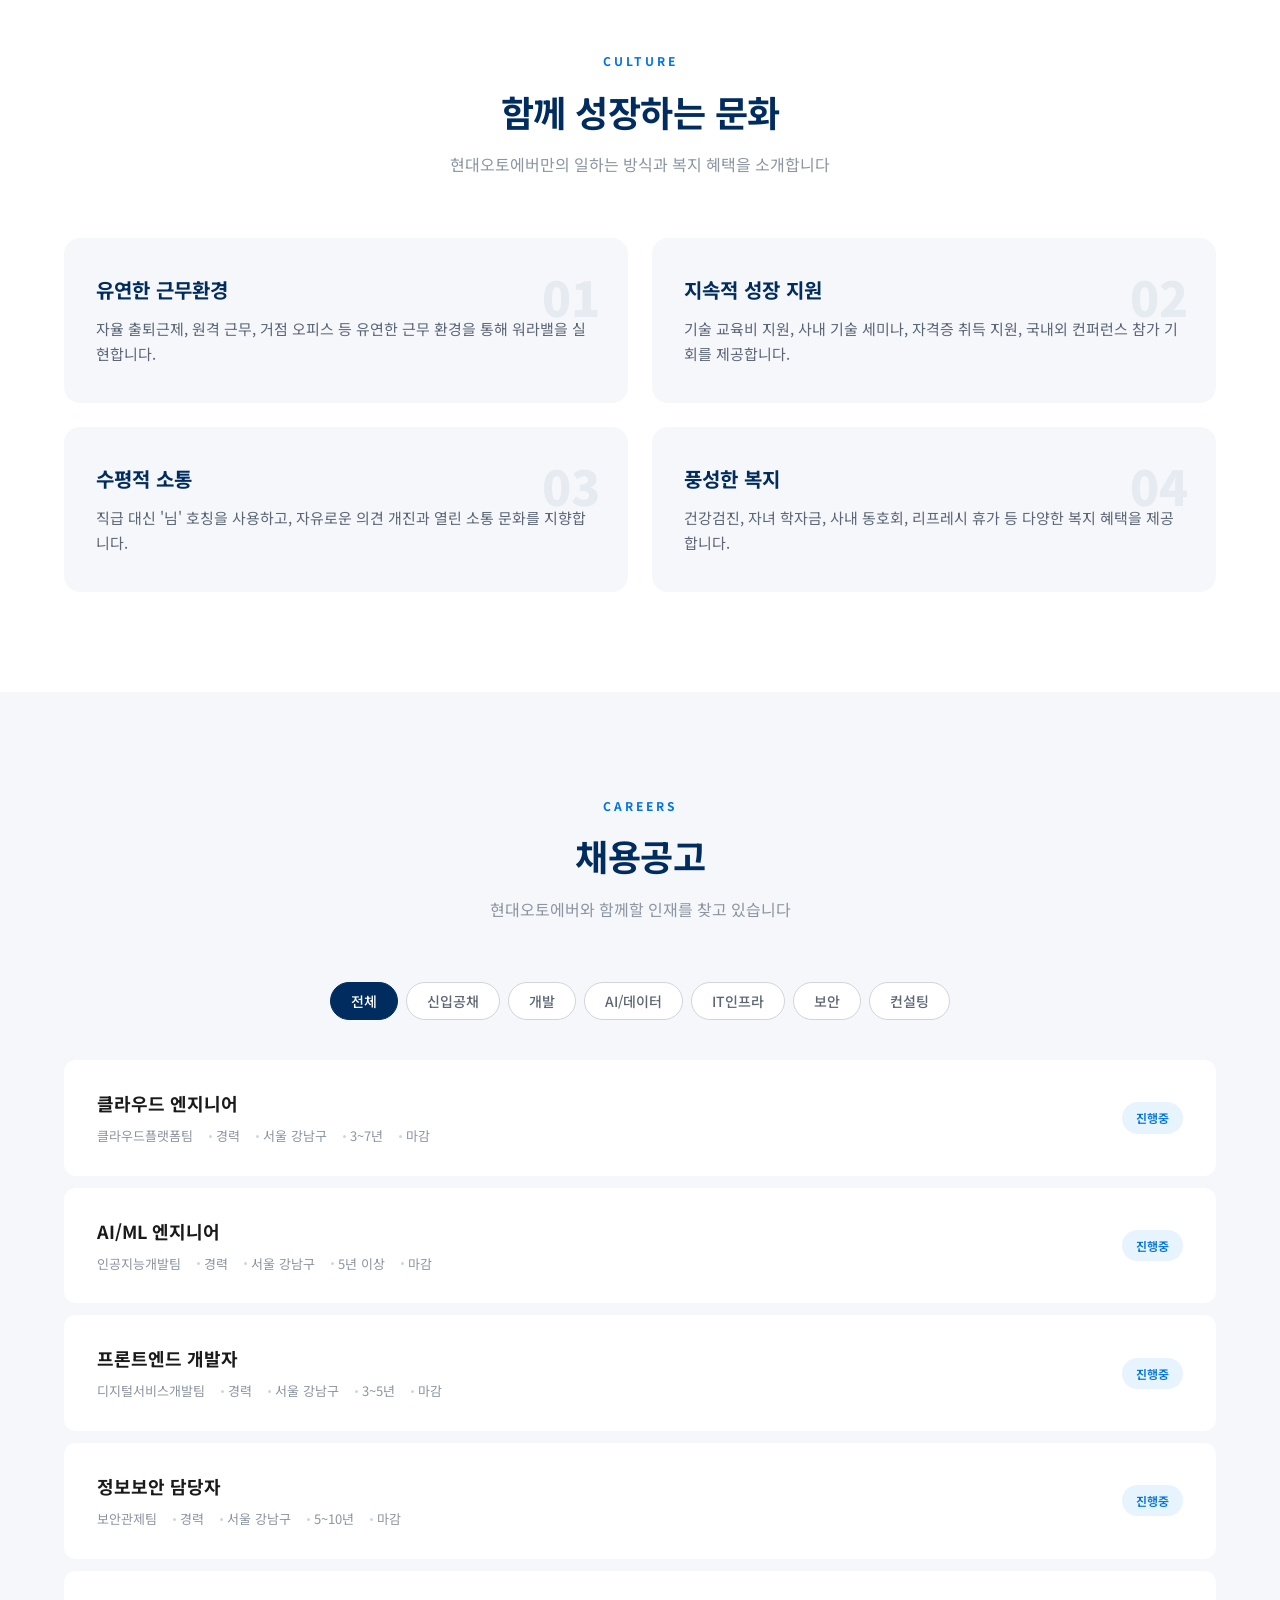
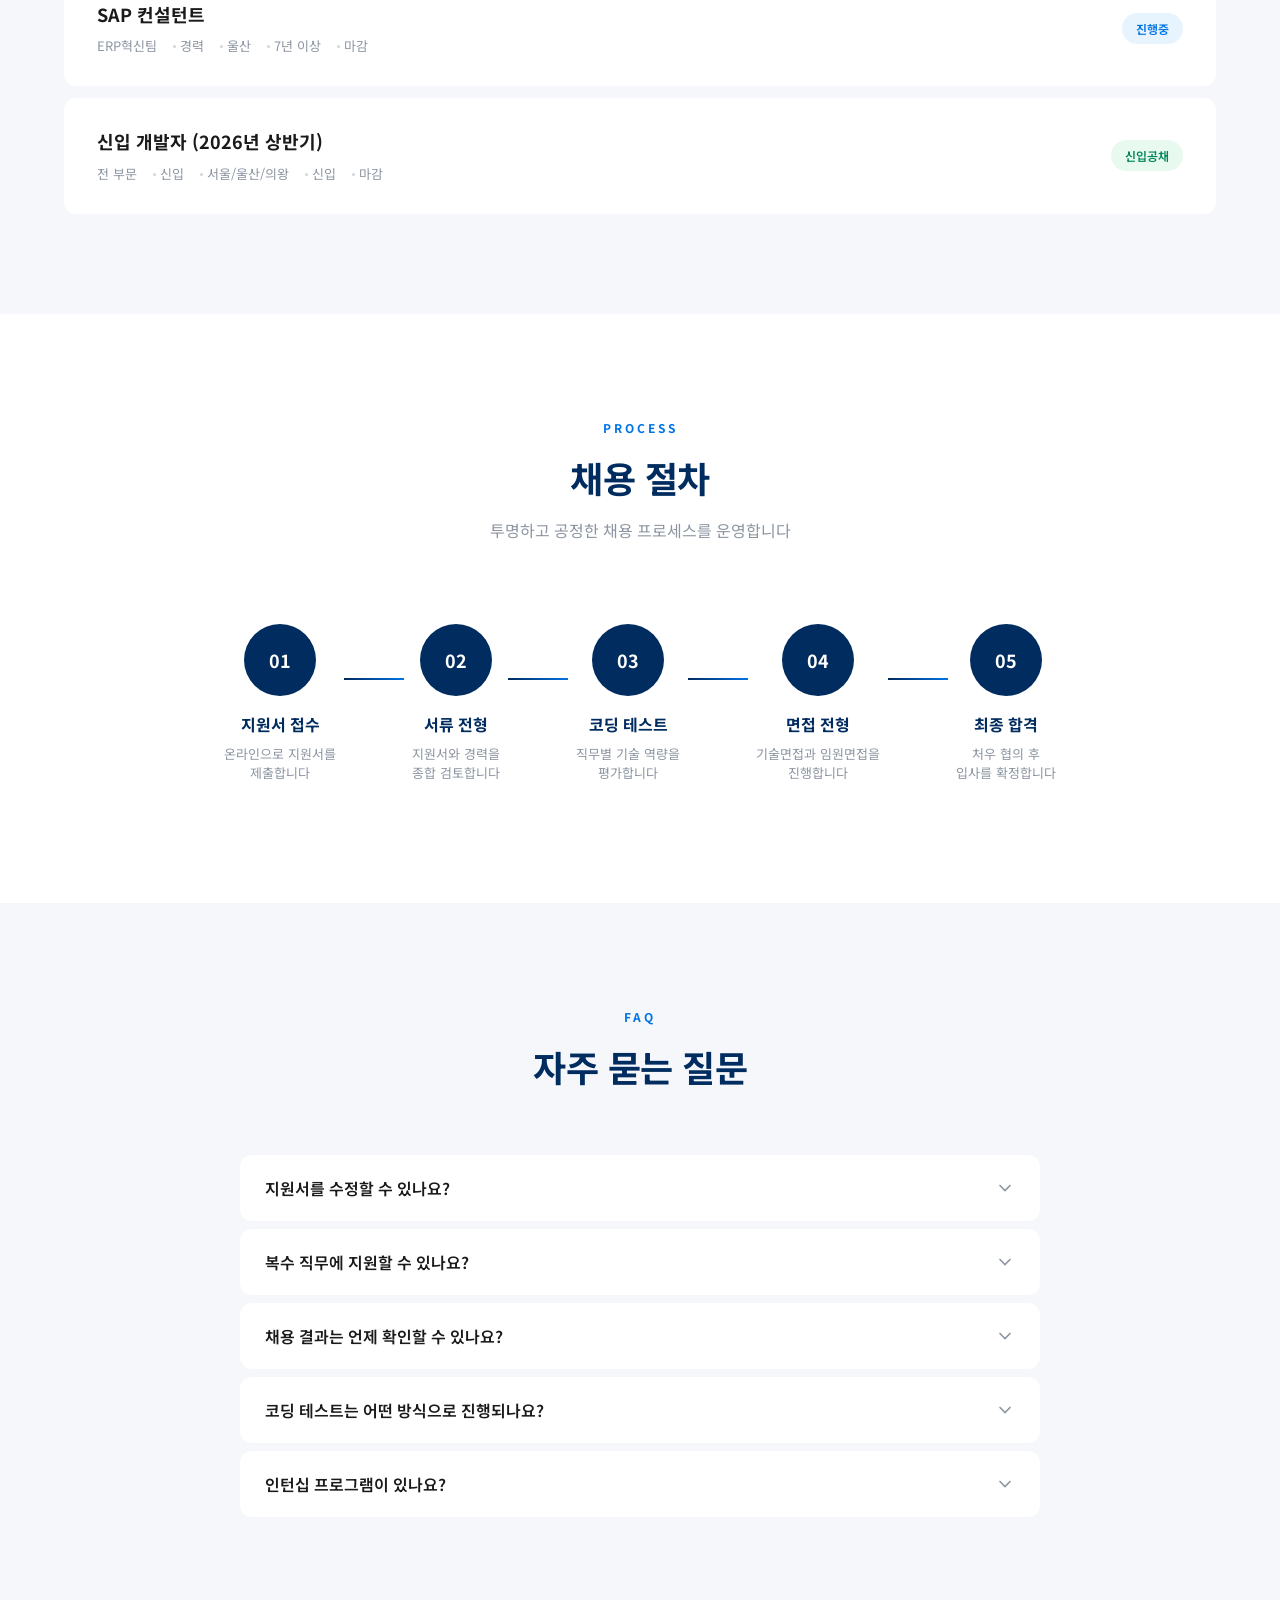
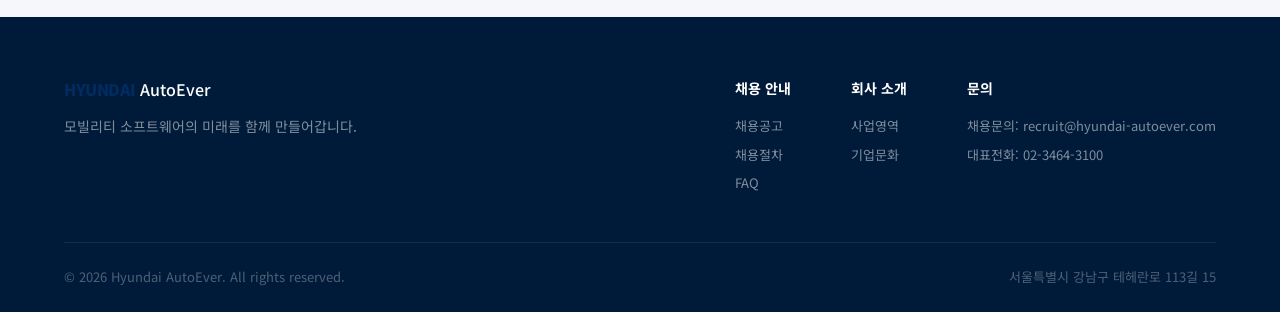
==== commit 45171342: "feat: Claude API 기반 AI 채용 도우미 채팅 페이지 추가 현대오토에버 채용 AI 도우미 페이지를 추가합니다. - Claude API 스트리밍 응답을 지원하는 채팅 인" ====
--- a/index.html
+++ b/index.html
@@ -24,6 +24,7 @@
           <li><a href="#jobs" class="nav-link">채용공고</a></li>
           <li><a href="#process" class="nav-link">채용절차</a></li>
           <li><a href="#faq" class="nav-link">FAQ</a></li>
+          <li><a href="chat.html" class="nav-link">AI 도우미</a></li>
         </ul>
       </nav>
       <div class="header-actions">
@@ -41,6 +42,7 @@
         <li><a href="#jobs">채용공고</a></li>
         <li><a href="#process">채용절차</a></li>
         <li><a href="#faq">FAQ</a></li>
+        <li><a href="chat.html">AI 도우미</a></li>
       </ul>
     </div>
   </header>
